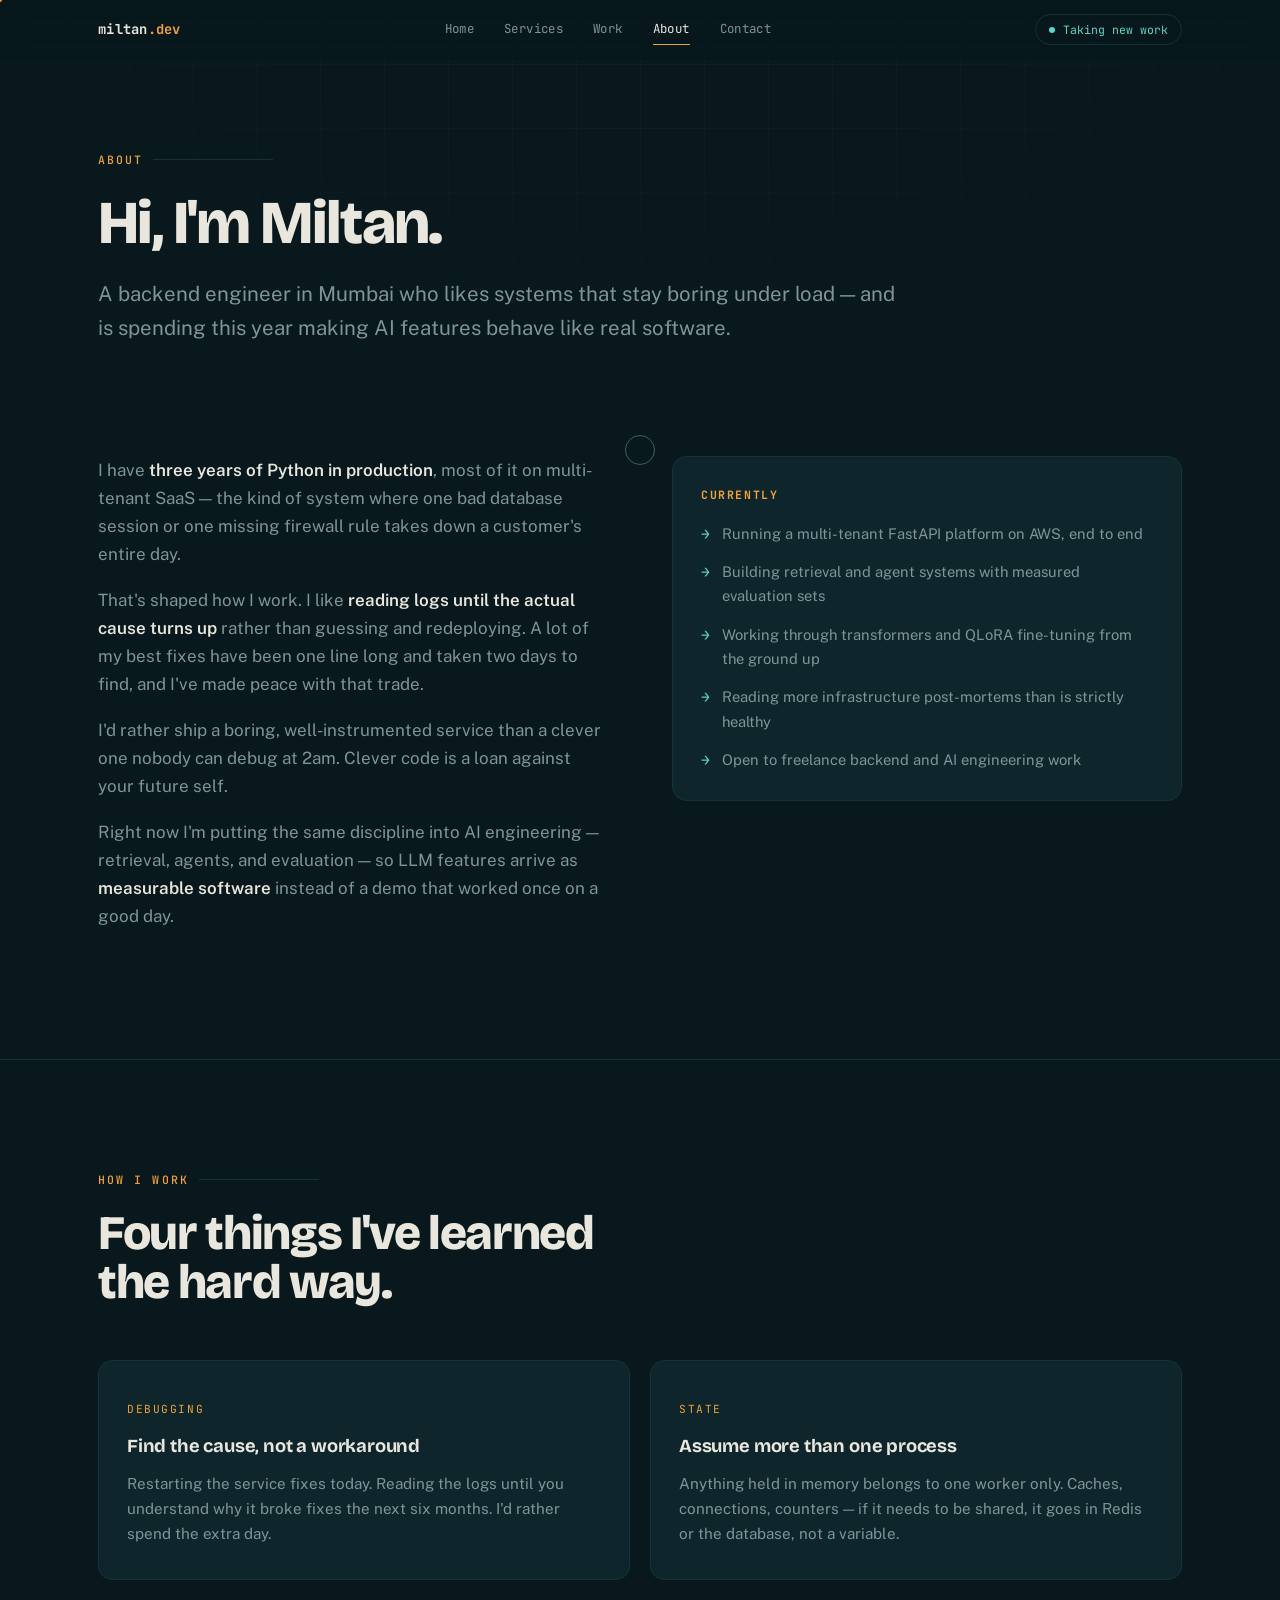
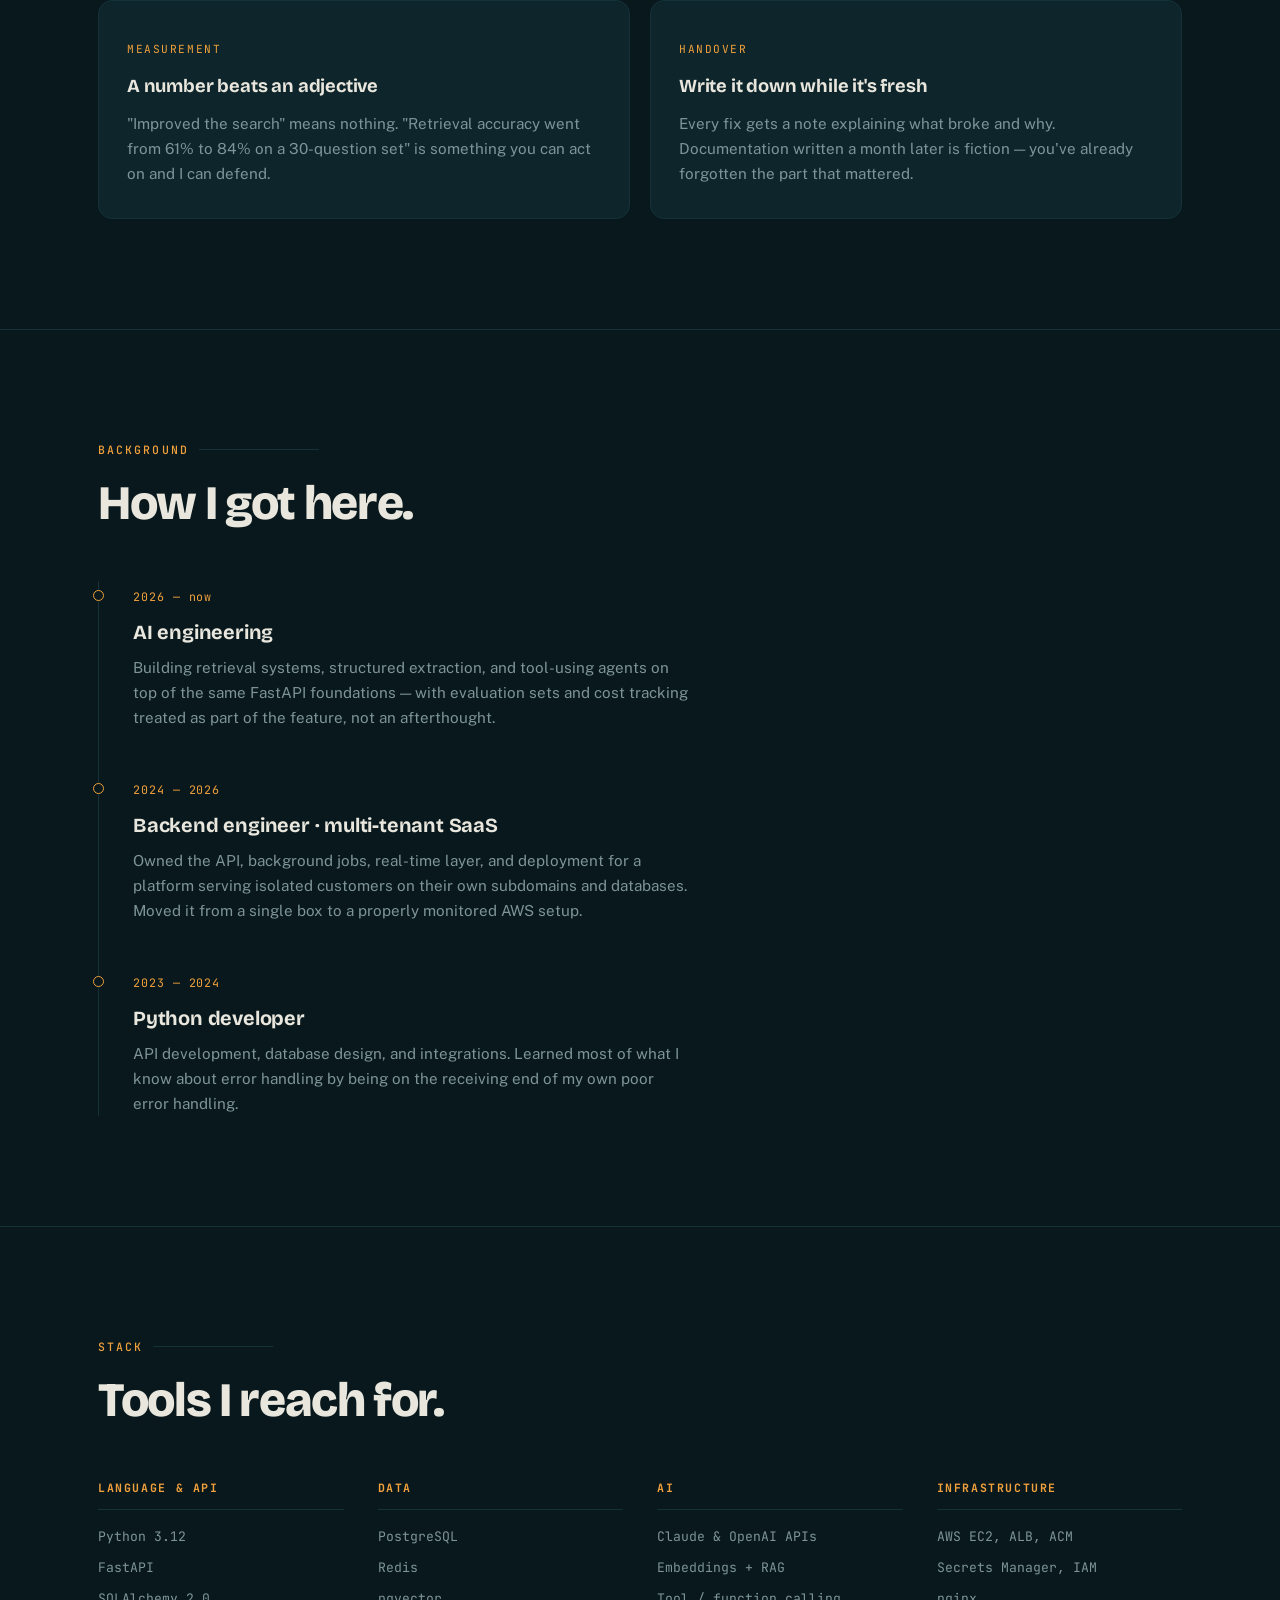
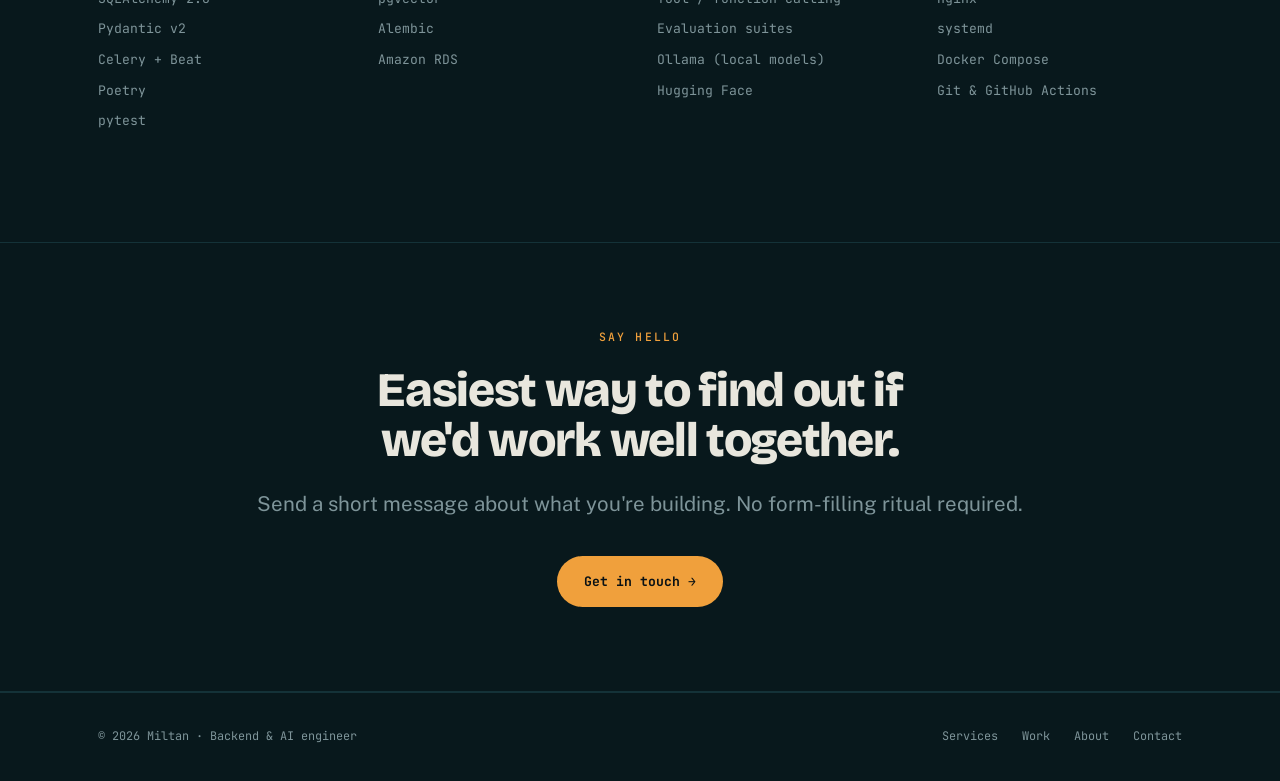
==== about.html @ 1447a5a9 "feat: add all html files" ====
<!DOCTYPE html>
<html lang="en">
<head>
<meta charset="UTF-8" />
<meta name="viewport" content="width=device-width, initial-scale=1" />
<title>About — Miltan</title>
<meta name="description" content="Backend engineer with three years of Python in production, now building AI features with the same discipline. Tools, principles, and background." />
<link rel="preconnect" href="https://fonts.googleapis.com" />
<link rel="preconnect" href="https://fonts.gstatic.com" crossorigin />
<link href="https://fonts.googleapis.com/css2?family=Bricolage+Grotesque:opsz,wght@12..96,500;12..96,700;12..96,800&family=Public+Sans:wght@400;500;600&family=JetBrains+Mono:wght@400;500;700&display=swap" rel="stylesheet" />
<link rel="stylesheet" href="assets/css/style.css" />
</head>
<body>

<a href="#main" class="skip">Skip to content</a>

<nav class="nav" id="nav">
  <div class="nav__inner">
    <a href="index.html" class="brand">miltan<span>.dev</span></a>
    <div class="nav__links">
      <a href="index.html">Home</a>
      <a href="services.html">Services</a>
      <a href="work.html">Work</a>
      <a href="about.html" aria-current="page">About</a>
      <a href="contact.html">Contact</a>
    </div>
    <div class="status"><span class="dot"></span> Taking new work</div>
    <button class="nav__toggle" id="navToggle" aria-expanded="false" aria-controls="navPanel" aria-label="Open menu"><span></span><span></span></button>
  </div>
  <div class="nav__panel" id="navPanel">
    <a href="index.html">Home</a>
    <a href="services.html">Services</a>
    <a href="work.html">Work</a>
    <a href="about.html" aria-current="page">About</a>
    <a href="contact.html">Contact</a>
  </div>
</nav>

<main id="main">

<header class="page-head">
  <div class="wrap">
    <p class="eyebrow">About</p>
    <h1>Hi, I'm Miltan.</h1>
    <p class="lede">A backend engineer in Mumbai who likes systems that stay boring under load — and is spending this year making AI features behave like real software.</p>
  </div>
</header>

<section class="section">
  <div class="wrap about">
    <div class="reveal">
      <p>I have <strong>three years of Python in production</strong>, most of it on multi-tenant SaaS — the kind of system where one bad database session or one missing firewall rule takes down a customer's entire day.</p>
      <p>That's shaped how I work. I like <strong>reading logs until the actual cause turns up</strong> rather than guessing and redeploying. A lot of my best fixes have been one line long and taken two days to find, and I've made peace with that trade.</p>
      <p>I'd rather ship a boring, well-instrumented service than a clever one nobody can debug at 2am. Clever code is a loan against your future self.</p>
      <p>Right now I'm putting the same discipline into AI engineering — retrieval, agents, and evaluation — so LLM features arrive as <strong>measurable software</strong> instead of a demo that worked once on a good day.</p>
    </div>

    <div class="now reveal">
      <h4>Currently</h4>
      <ul>
        <li>Running a multi-tenant FastAPI platform on AWS, end to end</li>
        <li>Building retrieval and agent systems with measured evaluation sets</li>
        <li>Working through transformers and QLoRA fine-tuning from the ground up</li>
        <li>Reading more infrastructure post-mortems than is strictly healthy</li>
        <li>Open to freelance backend and AI engineering work</li>
      </ul>
    </div>
  </div>
</section>

<!-- PRINCIPLES -->
<section class="section section--edge">
  <div class="wrap">
    <p class="eyebrow reveal">How I work</p>
    <h2 class="reveal" style="margin-top:20px; max-width:16ch;">Four things I've learned the hard way.</h2>

    <div class="grid-2">
      <article class="card reveal">
        <span class="card__tag">Debugging</span>
        <h3>Find the cause, not a workaround</h3>
        <p>Restarting the service fixes today. Reading the logs until you understand why it broke fixes the next six months. I'd rather spend the extra day.</p>
      </article>
      <article class="card reveal">
        <span class="card__tag">State</span>
        <h3>Assume more than one process</h3>
        <p>Anything held in memory belongs to one worker only. Caches, connections, counters — if it needs to be shared, it goes in Redis or the database, not a variable.</p>
      </article>
      <article class="card reveal">
        <span class="card__tag">Measurement</span>
        <h3>A number beats an adjective</h3>
        <p>"Improved the search" means nothing. "Retrieval accuracy went from 61% to 84% on a 30-question set" is something you can act on and I can defend.</p>
      </article>
      <article class="card reveal">
        <span class="card__tag">Handover</span>
        <h3>Write it down while it's fresh</h3>
        <p>Every fix gets a note explaining what broke and why. Documentation written a month later is fiction — you've already forgotten the part that mattered.</p>
      </article>
    </div>
  </div>
</section>

<!-- TIMELINE — dated, so order carries real information -->
<section class="section section--edge">
  <div class="wrap">
    <p class="eyebrow reveal">Background</p>
    <h2 class="reveal" style="margin-top:20px;">How I got here.</h2>

    <!-- EDIT: replace these with your real dates and roles -->
    <div class="tl">
      <div class="tl__item reveal">
        <span class="tl__when">2026 — now</span>
        <h3>AI engineering</h3>
        <p>Building retrieval systems, structured extraction, and tool-using agents on top of the same FastAPI foundations — with evaluation sets and cost tracking treated as part of the feature, not an afterthought.</p>
      </div>
      <div class="tl__item reveal">
        <span class="tl__when">2024 — 2026</span>
        <h3>Backend engineer · multi-tenant SaaS</h3>
        <p>Owned the API, background jobs, real-time layer, and deployment for a platform serving isolated customers on their own subdomains and databases. Moved it from a single box to a properly monitored AWS setup.</p>
      </div>
      <div class="tl__item reveal">
        <span class="tl__when">2023 — 2024</span>
        <h3>Python developer</h3>
        <p>API development, database design, and integrations. Learned most of what I know about error handling by being on the receiving end of my own poor error handling.</p>
      </div>
    </div>
  </div>
</section>

<!-- STACK -->
<section class="section section--edge">
  <div class="wrap">
    <p class="eyebrow reveal">Stack</p>
    <h2 class="reveal" style="margin-top:20px;">Tools I reach for.</h2>

    <div class="stack-grid">
      <div class="stack-col reveal">
        <h4>Language &amp; API</h4>
        <ul><li>Python 3.12</li><li>FastAPI</li><li>SQLAlchemy 2.0</li><li>Pydantic v2</li><li>Celery + Beat</li><li>Poetry</li><li>pytest</li></ul>
      </div>
      <div class="stack-col reveal">
        <h4>Data</h4>
        <ul><li>PostgreSQL</li><li>Redis</li><li>pgvector</li><li>Alembic</li><li>Amazon RDS</li></ul>
      </div>
      <div class="stack-col reveal">
        <h4>AI</h4>
        <ul><li>Claude &amp; OpenAI APIs</li><li>Embeddings + RAG</li><li>Tool / function calling</li><li>Evaluation suites</li><li>Ollama (local models)</li><li>Hugging Face</li></ul>
      </div>
      <div class="stack-col reveal">
        <h4>Infrastructure</h4>
        <ul><li>AWS EC2, ALB, ACM</li><li>Secrets Manager, IAM</li><li>nginx</li><li>systemd</li><li>Docker Compose</li><li>Git &amp; GitHub Actions</li></ul>
      </div>
    </div>
  </div>
</section>

<section class="band">
  <div class="wrap">
    <p class="eyebrow reveal">Say hello</p>
    <h2 class="reveal">Easiest way to find out if we'd work well together.</h2>
    <p class="lede reveal">Send a short message about what you're building. No form-filling ritual required.</p>
    <div class="cta-row reveal"><a href="contact.html" class="btn btn--solid">Get in touch →</a></div>
  </div>
</section>

</main>

<footer class="footer">
  <div class="wrap footer__inner">
    <p>© <span class="year"></span> Miltan · Backend &amp; AI engineer</p>
    <div class="footer__links">
      <a href="services.html">Services</a><a href="work.html">Work</a><a href="about.html">About</a><a href="contact.html">Contact</a>
    </div>
  </div>
</footer>

<script src="assets/js/main.js"></script>
</body>
</html>
---- assets/css/style.css ----
/* ============================================================
   Miltan — portfolio stylesheet
   Loaded by every page. Sections:
     1. Tokens      6. Services
     2. Base        7. Work
     3. Nav         8. About
     4. Hero        9. Contact
     5. Trace      10. Footer / pointer / responsive
   ============================================================ */

/* ============================================================
   1. TOKENS
   ============================================================ */
:root{
  --ink:      #08181C;   /* deep teal ground   */
  --ink-2:    #0E262B;   /* raised surface     */
  --ink-3:    #143238;   /* borders / tracks   */
  --bone:     #E8E6DD;   /* warm off-white     */
  --muted:    #7E9499;   /* dimmed text        */
  --amber:    #F0A03C;   /* primary signal     */
  --mint:     #5FD6C8;   /* success / latency  */

  --display: "Bricolage Grotesque", "Trebuchet MS", sans-serif;
  --body:    "Public Sans", -apple-system, BlinkMacSystemFont, "Segoe UI", sans-serif;
  --mono:    "JetBrains Mono", ui-monospace, "SF Mono", Menlo, monospace;

  --maxw: 1140px;
  --gutter: 28px;
  --radius: 14px;
  --ease: cubic-bezier(.22,.61,.36,1);
}

/* ============================================================
   2. BASE
   ============================================================ */
*{ box-sizing:border-box; margin:0; padding:0; }
html{ scroll-behavior:smooth; }

body{
  background:var(--ink);
  color:var(--bone);
  font-family:var(--body);
  font-size:17px;
  line-height:1.65;
  -webkit-font-smoothing:antialiased;
  overflow-x:hidden;
}

body::before{
  content:"";
  position:fixed; inset:0; z-index:0; pointer-events:none;
  background-image:
    linear-gradient(to right, rgba(255,255,255,.022) 1px, transparent 1px),
    linear-gradient(to bottom, rgba(255,255,255,.022) 1px, transparent 1px);
  background-size:64px 64px;
  mask-image:radial-gradient(ellipse 90% 60% at 50% 0%, #000 20%, transparent 75%);
}

a{ color:inherit; text-decoration:none; }
img{ max-width:100%; display:block; }

.wrap{ width:100%; max-width:var(--maxw); margin:0 auto; padding:0 var(--gutter); position:relative; z-index:1; }
.section{ padding:110px 0; }
.section--tight{ padding:76px 0; }
.section--edge{ border-top:1px solid var(--ink-3); }

h1,h2,h3{ font-family:var(--display); font-weight:800; line-height:1.04; letter-spacing:-.028em; }
h1{ font-size:clamp(2.6rem, 6.4vw, 4.6rem); }
h2{ font-size:clamp(2rem, 4.2vw, 3rem); }
h3{ font-size:1.15rem; font-weight:700; letter-spacing:-.01em; line-height:1.3; }

.eyebrow{
  font-family:var(--mono); font-size:.72rem; font-weight:500;
  letter-spacing:.18em; text-transform:uppercase; color:var(--amber);
  display:flex; align-items:center; gap:10px;
}
.eyebrow::after{ content:""; height:1px; flex:1; background:var(--ink-3); max-width:120px; }

.lede{ font-size:clamp(1.05rem,1.9vw,1.28rem); color:var(--muted); max-width:62ch; }
.lede strong{ color:var(--bone); font-weight:600; }

.btn{
  font-family:var(--mono); font-size:.82rem; font-weight:500;
  padding:14px 26px; border-radius:100px; border:1px solid transparent;
  cursor:pointer; display:inline-flex; align-items:center; gap:9px;
  transition:transform .2s var(--ease), background .2s var(--ease),
             border-color .2s var(--ease), color .2s var(--ease);
}
.btn--solid{ background:var(--amber); color:#0A1114; font-weight:700; }
.btn--solid:hover{ transform:translateY(-2px); background:#FFB255; }
.btn--ghost{ border-color:var(--ink-3); color:var(--bone); }
.btn--ghost:hover{ border-color:var(--amber); color:var(--amber); transform:translateY(-2px); }
.btn:focus-visible{ outline:2px solid var(--mint); outline-offset:3px; }

.cta-row{ display:flex; flex-wrap:wrap; gap:14px; margin-top:34px; align-items:center; }

/* ============================================================
   3. NAV
   ============================================================ */
.nav{
  position:fixed; top:0; left:0; right:0; z-index:100;
  backdrop-filter:blur(14px); -webkit-backdrop-filter:blur(14px);
  background:rgba(8,24,28,.72);
  border-bottom:1px solid transparent;
  transition:border-color .3s var(--ease), background .3s var(--ease);
}
.nav.is-stuck{ border-bottom-color:var(--ink-3); background:rgba(8,24,28,.94); }
.nav__inner{
  max-width:var(--maxw); margin:0 auto; padding:14px var(--gutter);
  display:flex; align-items:center; justify-content:space-between; gap:20px;
}
.brand{ font-family:var(--mono); font-size:.86rem; font-weight:700; letter-spacing:.02em; }
.brand span{ color:var(--amber); }

.nav__links{ display:flex; align-items:center; gap:30px; }
.nav__links a{
  font-family:var(--mono); font-size:.78rem; color:var(--muted);
  letter-spacing:.03em; position:relative; transition:color .2s var(--ease);
}
.nav__links a:hover, .nav__links a:focus-visible{ color:var(--bone); }
.nav__links a::after{
  content:""; position:absolute; left:0; right:100%; bottom:-5px; height:1px;
  background:var(--amber); transition:right .3s var(--ease);
}
.nav__links a:hover::after{ right:0; }
/* the page you are on */
.nav__links a[aria-current="page"]{ color:var(--bone); }
.nav__links a[aria-current="page"]::after{ right:0; }

.status{
  display:flex; align-items:center; gap:8px;
  font-family:var(--mono); font-size:.72rem; color:var(--mint);
  border:1px solid var(--ink-3); border-radius:100px; padding:5px 13px;
  white-space:nowrap;
}
.dot{ width:6px; height:6px; border-radius:50%; background:var(--mint); animation:pulse 2.4s infinite; }
@keyframes pulse{
  0%{ box-shadow:0 0 0 0 rgba(95,214,200,.5); }
  70%{ box-shadow:0 0 0 7px rgba(95,214,200,0); }
  100%{ box-shadow:0 0 0 0 rgba(95,214,200,0); }
}

/* mobile menu */
.nav__toggle{
  display:none; width:40px; height:34px; background:none; cursor:pointer;
  border:1px solid var(--ink-3); border-radius:9px;
  flex-direction:column; align-items:center; justify-content:center; gap:5px;
}
.nav__toggle span{ display:block; width:16px; height:1.5px; background:var(--bone); transition:transform .3s var(--ease), opacity .3s var(--ease); }
.nav__toggle[aria-expanded="true"] span:nth-child(1){ transform:translateY(3.25px) rotate(45deg); }
.nav__toggle[aria-expanded="true"] span:nth-child(2){ transform:translateY(-3.25px) rotate(-45deg); }

.nav__panel{
  display:none; border-top:1px solid var(--ink-3); background:rgba(8,24,28,.98);
  padding:12px var(--gutter) 22px;
}
.nav__panel.is-open{ display:block; }
.nav__panel a{
  display:block; font-family:var(--mono); font-size:.9rem; color:var(--muted);
  padding:13px 0; border-bottom:1px solid var(--ink-3);
}
.nav__panel a[aria-current="page"]{ color:var(--amber); }

/* ============================================================
   4. PAGE HEADS
   ============================================================ */
.hero{ padding:170px 0 40px; }
.hero__grid{ display:grid; grid-template-columns:1fr; gap:44px; }
.hero h1{ margin:22px 0 24px; max-width:16ch; }
.hero h1 em{ font-style:normal; color:var(--amber); }

/* shorter head used on inner pages */
.page-head{ padding:150px 0 0; }
.page-head h1{ margin:22px 0 24px; max-width:18ch; font-size:clamp(2.3rem,5.4vw,3.8rem); }

/* ============================================================
   5. TRACE (home only)
   ============================================================ */
.trace{
  position:relative;
  border:1px solid var(--ink-3); border-radius:var(--radius);
  background:linear-gradient(180deg, var(--ink-2), rgba(14,38,43,.4));
  overflow:hidden;
}
.trace__bar{
  display:flex; align-items:center; gap:10px;
  padding:12px 18px; border-bottom:1px solid var(--ink-3);
  font-family:var(--mono); font-size:.74rem; color:var(--muted);
}
.trace__bar .lamp{ width:9px; height:9px; border-radius:50%; background:var(--ink-3); }
.trace__method{ color:var(--mint); font-weight:700; }
.trace__path{ color:var(--bone); }
.trace__total{ margin-left:auto; color:var(--amber); font-weight:700; font-variant-numeric:tabular-nums; }
.trace__rows{ padding:16px 18px 8px; }

.row{
  display:grid; grid-template-columns:minmax(120px,190px) 1fr 62px;
  align-items:center; gap:14px;
  padding:9px 10px; border-radius:8px; cursor:pointer;
  border:1px solid transparent; width:100%; text-align:left;
  background:none; color:inherit; font:inherit;
  transition:background .2s var(--ease), border-color .2s var(--ease);
}
.row:hover, .row.is-active{ background:rgba(240,160,60,.05); border-color:rgba(240,160,60,.22); }
.row:focus-visible{ outline:2px solid var(--mint); outline-offset:2px; }
.row__name{ font-family:var(--mono); font-size:.78rem; color:var(--muted); white-space:nowrap; overflow:hidden; text-overflow:ellipsis; transition:color .2s var(--ease); }
.row.is-lit .row__name, .row.is-active .row__name{ color:var(--bone); }
.row__track{ height:5px; border-radius:100px; background:var(--ink-3); overflow:hidden; }
.row__fill{ height:100%; width:0; border-radius:100px; background:linear-gradient(90deg, var(--mint), var(--amber)); transition:width .42s var(--ease); }
.row__ms{ font-family:var(--mono); font-size:.74rem; color:var(--muted); text-align:right; font-variant-numeric:tabular-nums; }
.row.is-lit .row__ms{ color:var(--mint); }

.trace__detail{
  border-top:1px solid var(--ink-3); padding:16px 20px;
  font-family:var(--mono); font-size:.79rem; color:var(--muted);
  min-height:62px; display:flex; align-items:center; gap:11px;
}
.trace__detail b{ color:var(--amber); font-weight:700; }

/* marquee strip */
.strip{ border-top:1px solid var(--ink-3); border-bottom:1px solid var(--ink-3); padding:16px 0; overflow:hidden; }
.strip__track{ display:flex; gap:52px; width:max-content; animation:slide 38s linear infinite; }
.strip__track span{ font-family:var(--mono); font-size:.8rem; color:var(--muted); white-space:nowrap; letter-spacing:.04em; }
.strip__track span::before{ content:"◆ "; color:var(--ink-3); }
@keyframes slide{ to{ transform:translateX(-50%); } }
.strip:hover .strip__track{ animation-play-state:paused; }

/* ============================================================
   6. SERVICES
   ============================================================ */
.grid-2{ display:grid; grid-template-columns:repeat(2,1fr); gap:20px; margin-top:52px; }

.card{
  position:relative; overflow:hidden;
  border:1px solid var(--ink-3); border-radius:var(--radius);
  padding:32px 28px; background:var(--ink-2);
  transition:border-color .3s var(--ease), transform .3s var(--ease);
}
.card:hover{ border-color:rgba(240,160,60,.35); transform:translateY(-3px); }
.card::after{
  content:""; position:absolute; inset:0 auto auto 0; width:100%; height:1px;
  background:linear-gradient(90deg, var(--amber), transparent);
  transform:scaleX(0); transform-origin:left; transition:transform .45s var(--ease);
}
.card:hover::after{ transform:scaleX(1); }
.card__tag{ font-family:var(--mono); font-size:.7rem; color:var(--amber); letter-spacing:.14em; text-transform:uppercase; }
.card h3{ margin:14px 0 12px; }
.card p{ color:var(--muted); font-size:.95rem; }
.card ul{ list-style:none; margin-top:18px; display:flex; flex-wrap:wrap; gap:7px; }
.card ul li{ font-family:var(--mono); font-size:.7rem; color:var(--muted); border:1px solid var(--ink-3); border-radius:100px; padding:4px 11px; }

/* long-form service blocks (services page) */
.svc{
  display:grid; grid-template-columns:.8fr 1.2fr; gap:44px;
  padding:52px 0; border-bottom:1px solid var(--ink-3);
}
.svc:first-of-type{ border-top:1px solid var(--ink-3); }
.svc__head h3{ font-size:1.6rem; margin:14px 0 12px; }
.svc__head p{ color:var(--muted); font-size:.95rem; }
.svc__list{ list-style:none; display:grid; grid-template-columns:1fr 1fr; gap:14px 26px; }
.svc__list li{ display:flex; gap:11px; font-size:.93rem; color:var(--muted); }
.svc__list li::before{ content:"+"; color:var(--mint); font-family:var(--mono); flex-shrink:0; }

/* process — numbered because it genuinely is a sequence */
.steps{ counter-reset:step; margin-top:52px; display:grid; grid-template-columns:repeat(4,1fr); gap:24px; }
.step{ border-top:1px solid var(--ink-3); padding-top:22px; }
.step::before{
  counter-increment:step; content:"0" counter(step);
  font-family:var(--mono); font-size:.74rem; color:var(--amber);
  display:block; margin-bottom:14px; letter-spacing:.1em;
}
.step h4{ font-family:var(--display); font-size:1.05rem; font-weight:700; margin-bottom:10px; }
.step p{ color:var(--muted); font-size:.9rem; }

/* ============================================================
   7. WORK
   ============================================================ */
.work{ margin-top:44px; border-top:1px solid var(--ink-3); }
.proj{
  position:relative;
  display:grid; grid-template-columns:auto 1fr auto; gap:34px; align-items:start;
  padding:38px 12px; border-bottom:1px solid var(--ink-3);
  transition:background .3s var(--ease), padding-left .3s var(--ease), opacity .3s var(--ease);
}
.proj:hover{ background:rgba(14,38,43,.55); padding-left:22px; }
.proj.is-hidden{ display:none; }
.proj__idx{ font-family:var(--mono); font-size:.74rem; color:var(--ink-3); padding-top:7px; }
.proj h3{ font-size:1.45rem; margin-bottom:10px; }
.proj p{ color:var(--muted); font-size:.96rem; max-width:60ch; }
.proj p + p{ margin-top:12px; }
.proj__meta{ display:flex; flex-wrap:wrap; gap:8px; margin-top:18px; }
.chip{
  font-family:var(--mono); font-size:.7rem; color:var(--mint);
  border:1px solid rgba(95,214,200,.25); background:rgba(95,214,200,.06);
  border-radius:6px; padding:4px 10px;
}
.chip--wip{ color:var(--amber); border-color:rgba(240,160,60,.3); background:rgba(240,160,60,.07); }
.proj__stack{ font-family:var(--mono); font-size:.73rem; color:var(--muted); text-align:right; white-space:nowrap; padding-top:7px; }

.filters{ display:flex; flex-wrap:wrap; gap:9px; margin-top:38px; }
.filter{
  font-family:var(--mono); font-size:.75rem; color:var(--muted);
  background:none; border:1px solid var(--ink-3); border-radius:100px;
  padding:8px 17px; cursor:pointer;
  transition:color .2s var(--ease), border-color .2s var(--ease), background .2s var(--ease);
}
.filter:hover{ color:var(--bone); border-color:var(--muted); }
.filter.is-on{ color:#0A1114; background:var(--amber); border-color:var(--amber); font-weight:700; }
.filter:focus-visible{ outline:2px solid var(--mint); outline-offset:2px; }

/* ============================================================
   8. ABOUT / STACK / TIMELINE
   ============================================================ */
.stack-grid{ display:grid; grid-template-columns:repeat(4,1fr); gap:34px; margin-top:52px; }
.stack-col h4{
  font-family:var(--mono); font-size:.72rem; font-weight:700; color:var(--amber);
  letter-spacing:.14em; text-transform:uppercase;
  padding-bottom:12px; border-bottom:1px solid var(--ink-3); margin-bottom:16px;
}
.stack-col ul{ list-style:none; display:flex; flex-direction:column; gap:9px; }
.stack-col li{ font-family:var(--mono); font-size:.82rem; color:var(--muted); transition:color .2s var(--ease); }
.stack-col li:hover{ color:var(--bone); }

.about{ display:grid; grid-template-columns:1fr 1fr; gap:64px; align-items:start; }
.about p{ color:var(--muted); margin-bottom:18px; }
.about p strong{ color:var(--bone); font-weight:600; }

.now{ border:1px solid var(--ink-3); border-radius:var(--radius); padding:28px; background:var(--ink-2); }
.now h4{ font-family:var(--mono); font-size:.72rem; color:var(--amber); letter-spacing:.14em; text-transform:uppercase; margin-bottom:18px; }
.now ul{ list-style:none; display:flex; flex-direction:column; gap:14px; }
.now li{ display:flex; gap:12px; font-size:.92rem; color:var(--muted); }
.now li::before{ content:"→"; color:var(--mint); font-family:var(--mono); flex-shrink:0; }

/* timeline — dated, so the order carries real information */
.tl{ margin-top:52px; border-left:1px solid var(--ink-3); padding-left:34px; display:flex; flex-direction:column; gap:44px; }
.tl__item{ position:relative; }
.tl__item::before{
  content:""; position:absolute; left:-40px; top:9px;
  width:9px; height:9px; border-radius:50%;
  background:var(--ink); border:1px solid var(--amber);
}
.tl__when{ font-family:var(--mono); font-size:.73rem; color:var(--amber); letter-spacing:.08em; }
.tl__item h3{ margin:10px 0 10px; font-size:1.25rem; }
.tl__item p{ color:var(--muted); font-size:.95rem; max-width:62ch; }

/* ============================================================
   9. CONTACT
   ============================================================ */
.contact{ display:grid; grid-template-columns:.85fr 1.15fr; gap:64px; align-items:start; }
.contact__aside p{ color:var(--muted); margin:20px 0 28px; }
.contact__direct{ display:flex; flex-direction:column; gap:16px; }
.contact__direct a{ font-family:var(--mono); font-size:.88rem; color:var(--bone); display:flex; align-items:center; gap:11px; transition:color .2s var(--ease); }
.contact__direct a:hover{ color:var(--amber); }
.contact__direct span{ color:var(--ink-3); }

.field{ margin-bottom:20px; }
.field label{ display:block; font-family:var(--mono); font-size:.72rem; color:var(--muted); letter-spacing:.1em; text-transform:uppercase; margin-bottom:9px; }
.field input, .field textarea, .field select{
  width:100%; background:var(--ink-2); border:1px solid var(--ink-3);
  border-radius:9px; padding:14px 16px; color:var(--bone);
  font-family:var(--body); font-size:.95rem;
  transition:border-color .2s var(--ease), background .2s var(--ease);
}
.field textarea{ min-height:150px; resize:vertical; }
.field input:focus, .field textarea:focus, .field select:focus{ outline:none; border-color:var(--amber); background:#0B2026; }
.field input::placeholder, .field textarea::placeholder{ color:#4A6167; }
.field-row{ display:grid; grid-template-columns:1fr 1fr; gap:20px; }
/* honeypot — off-screen rather than display:none, which some bots detect */
.hp{ position:absolute; left:-9999px; top:0; width:1px; height:1px; overflow:hidden; }

.btn:disabled{ opacity:.6; cursor:wait; transform:none; }

.form__note{ font-family:var(--mono); font-size:.72rem; color:var(--muted); margin-top:16px; }
.form__status{ font-family:var(--mono); font-size:.8rem; margin-top:16px; min-height:22px; }
.form__status.ok{ color:var(--mint); }
.form__status.err{ color:var(--amber); }

/* faq */
.faq{ margin-top:52px; border-top:1px solid var(--ink-3); }
.faq__item{ border-bottom:1px solid var(--ink-3); }
.faq__q{
  width:100%; background:none; border:none; cursor:pointer; color:var(--bone);
  font-family:var(--display); font-size:1.08rem; font-weight:700; letter-spacing:-.01em;
  text-align:left; padding:24px 0; display:flex; justify-content:space-between; gap:20px; align-items:center;
}
.faq__q:focus-visible{ outline:2px solid var(--mint); outline-offset:2px; }
.faq__q::after{ content:"+"; font-family:var(--mono); color:var(--amber); font-size:1.2rem; transition:transform .3s var(--ease); }
.faq__q[aria-expanded="true"]::after{ transform:rotate(45deg); }
.faq__a{ max-height:0; overflow:hidden; transition:max-height .4s var(--ease); }
.faq__a p{ color:var(--muted); font-size:.95rem; padding-bottom:24px; max-width:70ch; }

/* closing call to action band */
.band{ border-top:1px solid var(--ink-3); border-bottom:1px solid var(--ink-3); padding:84px 0; text-align:center; }
.band h2{ max-width:18ch; margin:20px auto 22px; }
.band .lede{ margin:0 auto; }
.band .cta-row{ justify-content:center; }
.band .eyebrow{ justify-content:center; }
.band .eyebrow::after{ display:none; }

/* ============================================================
   10. FOOTER
   ============================================================ */
.footer{ border-top:1px solid var(--ink-3); padding:34px 0; }
.footer__inner{ display:flex; justify-content:space-between; align-items:center; gap:20px; flex-wrap:wrap; }
.footer p, .footer a{ font-family:var(--mono); font-size:.74rem; color:var(--muted); }
.footer a:hover{ color:var(--amber); }
.footer__links{ display:flex; gap:24px; flex-wrap:wrap; }

/* reveal on scroll */
.reveal{ opacity:0; transform:translateY(24px); transition:opacity .7s var(--ease), transform .7s var(--ease); }
.reveal.in{ opacity:1; transform:none; }

/* skip link — keyboard users land here first */
.skip{
  position:absolute; left:-9999px; top:12px; z-index:200;
  background:var(--amber); color:#0A1114; padding:10px 18px; border-radius:8px;
  font-family:var(--mono); font-size:.8rem; font-weight:700;
}
.skip:focus{ left:var(--gutter); }

/* ============================================================
   POINTER LAYER
   Crosshair cursor, spotlight surfaces, magnetic buttons.
   Delete this block and section 7 of main.js to remove.
   ============================================================ */
.cur-ring, .cur-dot{
  position:fixed; top:0; left:0; z-index:9999;
  pointer-events:none; opacity:0; transition:opacity .3s var(--ease);
}
body.cursor-on .cur-ring, body.cursor-on .cur-dot{ opacity:1; }
body.cursor-on{ cursor:none; }
body.cursor-on a, body.cursor-on button, body.cursor-on .row{ cursor:none; }
body.cursor-on input, body.cursor-on textarea, body.cursor-on select{ cursor:text; }

.cur-ring{
  width:30px; height:30px; margin:-15px 0 0 -15px;
  border:1px solid rgba(126,148,153,.55); border-radius:50%;
  transition:width .28s var(--ease), height .28s var(--ease), margin .28s var(--ease),
             border-color .28s var(--ease), background .28s var(--ease), opacity .3s var(--ease);
}
.cur-dot{ width:4px; height:4px; margin:-2px 0 0 -2px; background:var(--amber); border-radius:50%; }

body.cur-hot .cur-ring{
  width:52px; height:52px; margin:-26px 0 0 -26px;
  border-color:var(--amber); background:rgba(240,160,60,.07);
}
.cur-ring::before, .cur-ring::after{ content:""; position:absolute; background:var(--amber); opacity:0; transition:opacity .28s var(--ease); }
.cur-ring::before{ left:50%; top:-7px; width:1px; height:5px; margin-left:-.5px; }
.cur-ring::after{ left:50%; bottom:-7px; width:1px; height:5px; margin-left:-.5px; }
body.cur-hot .cur-ring::before, body.cur-hot .cur-ring::after{ opacity:1; }
body.cur-text .cur-ring, body.cur-text .cur-dot{ opacity:0; }

.card, .proj, .trace, .svc{ --mx:50%; --my:50%; }
.card::before, .proj::before, .trace::before{
  content:""; position:absolute; inset:0; z-index:0;
  border-radius:inherit; pointer-events:none; opacity:0;
  transition:opacity .35s var(--ease);
  background:radial-gradient(340px circle at var(--mx) var(--my), rgba(240,160,60,.10), transparent 62%);
}
.card:hover::before, .proj:hover::before, .trace:hover::before{ opacity:1; }
.card > *, .proj > *, .trace > *{ position:relative; z-index:1; }

/* ============================================================
   RESPONSIVE
   ============================================================ */
@media (max-width:980px){
  .stack-grid{ grid-template-columns:repeat(2,1fr); gap:28px; }
  .about, .contact, .svc{ grid-template-columns:1fr; gap:32px; }
  .steps{ grid-template-columns:repeat(2,1fr); gap:30px; }
  .proj{ grid-template-columns:auto 1fr; gap:20px; }
  .proj__stack{ grid-column:2; text-align:left; white-space:normal; padding-top:0; }
}
@media (max-width:720px){
  body{ font-size:16px; }
  .section{ padding:72px 0; }
  .hero{ padding:126px 0 30px; }
  .page-head{ padding:118px 0 0; }
  .nav__links{ display:none; }
  .nav__toggle{ display:flex; }
  .grid-2, .steps{ grid-template-columns:1fr; }
  .svc__list{ grid-template-columns:1fr; }
  .field-row{ grid-template-columns:1fr; }
  .row{ grid-template-columns:1fr 52px; row-gap:8px; }
  .row__name{ grid-column:1; }
  .row__ms{ grid-column:2; }
  .row__track{ grid-column:1 / -1; }
  .cta-row .btn{ flex:1; justify-content:center; }
}
@media (max-width:420px){
  .status{ display:none; }
}

@media (prefers-reduced-motion:reduce){
  *{ animation:none !important; transition-duration:.01ms !important; }
  html{ scroll-behavior:auto; }
  .reveal{ opacity:1; transform:none; }
  .cur-ring, .cur-dot{ display:none; }
  body.cursor-on{ cursor:auto; }
}
@media (hover:none), (pointer:coarse){
  .cur-ring, .cur-dot{ display:none; }
  body.cursor-on{ cursor:auto; }
}
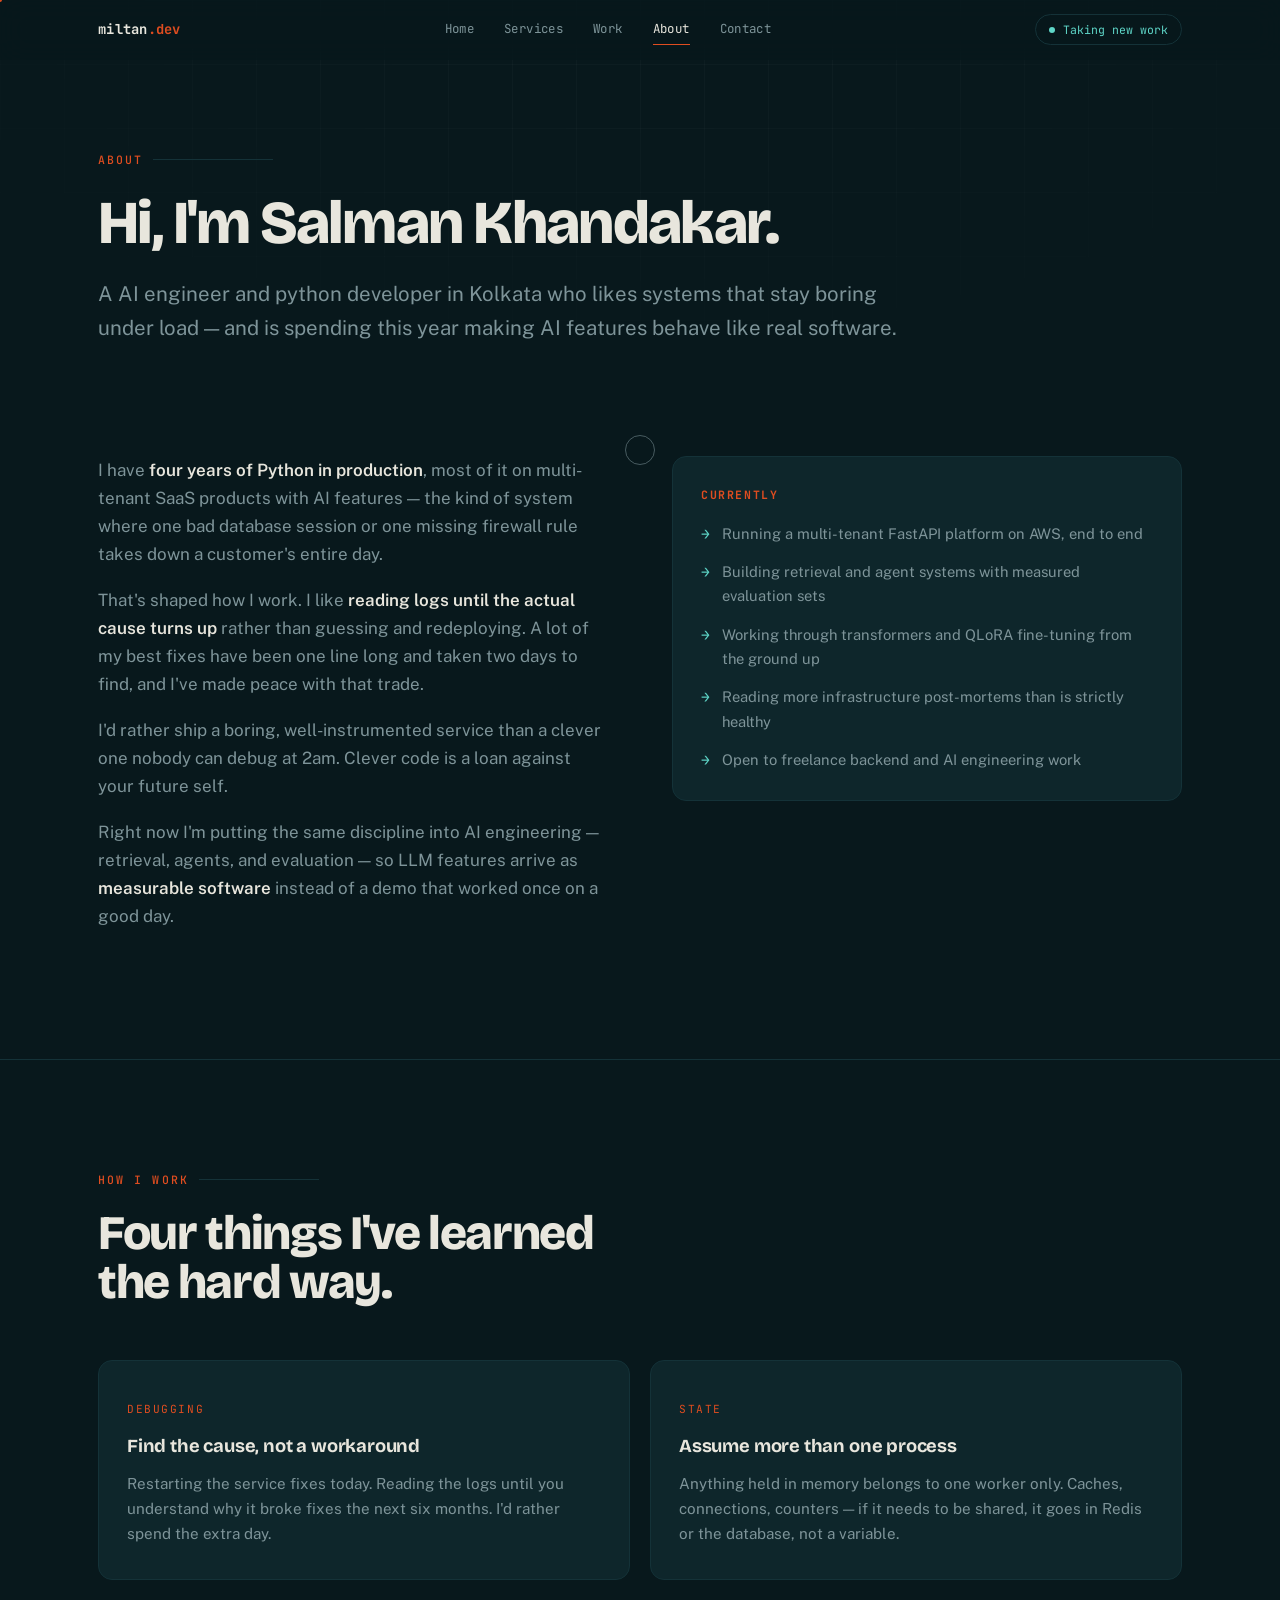
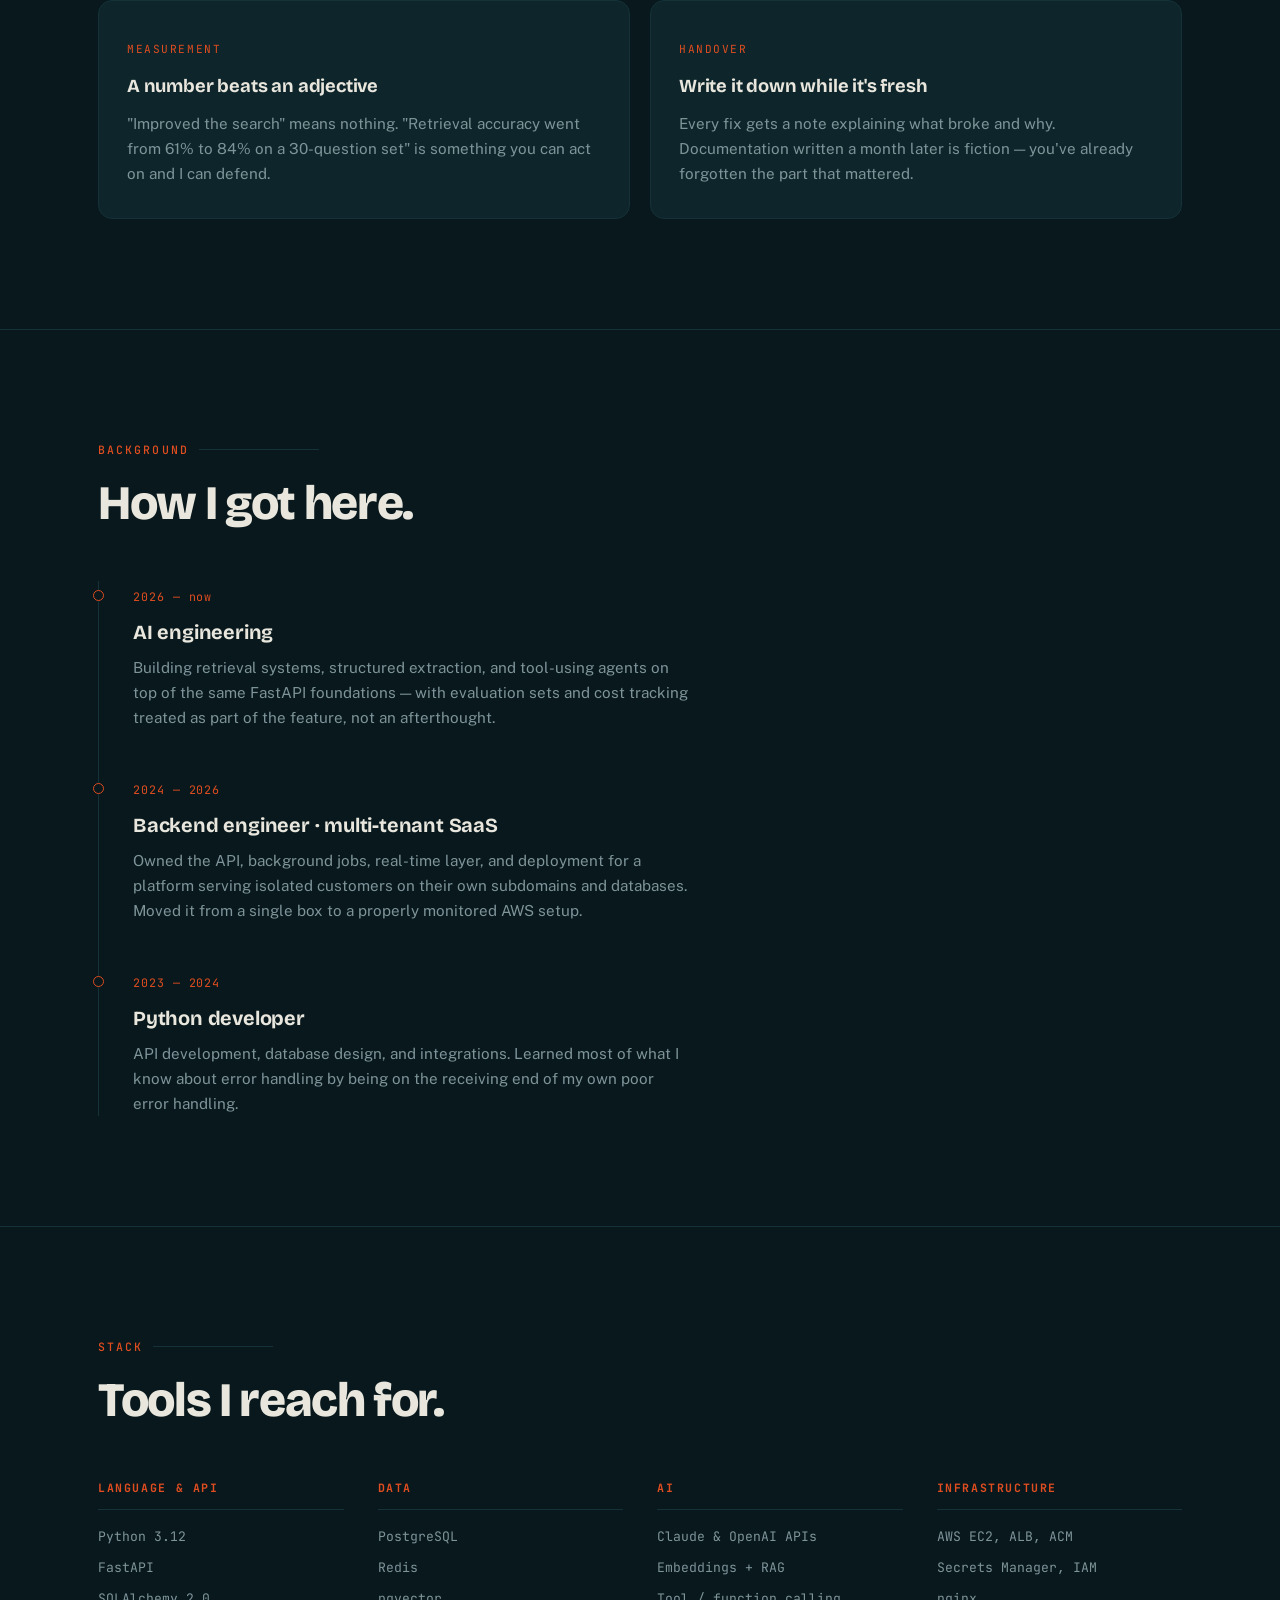
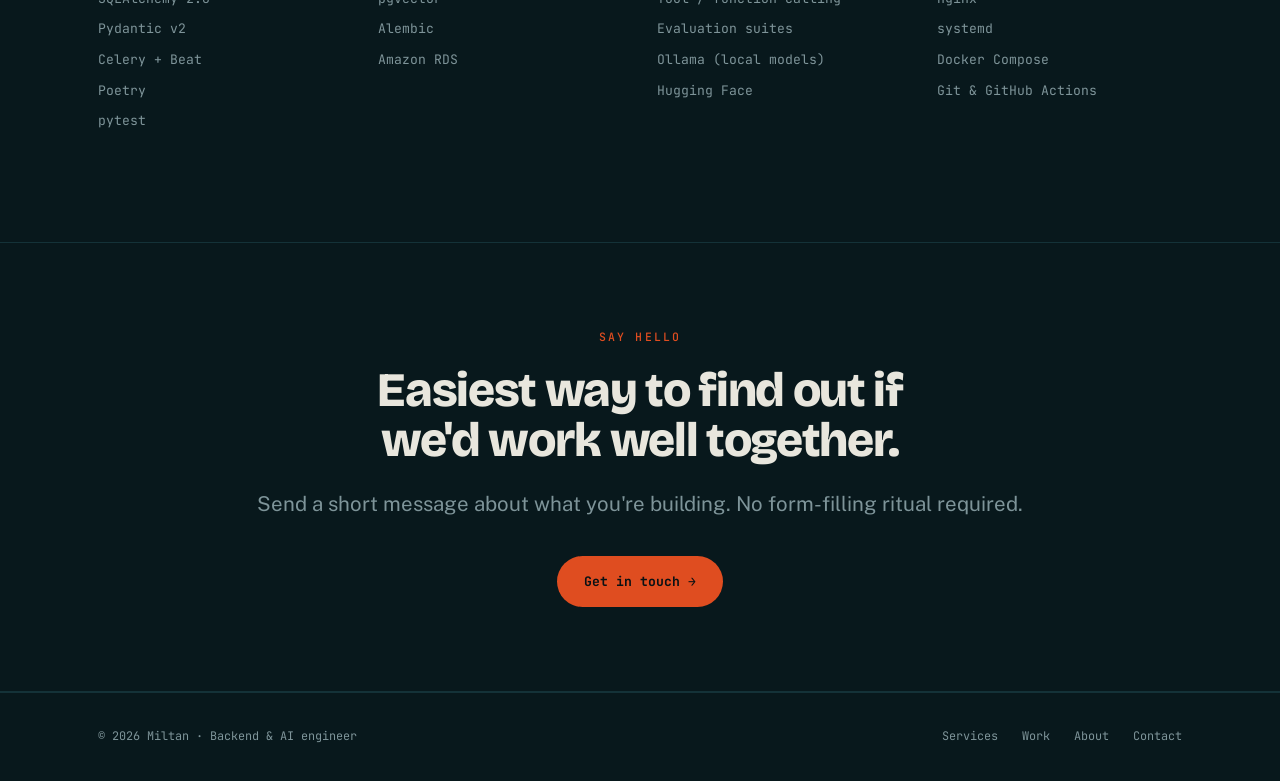
==== commit 84948cc5: "refactor: modify some containt" ====
--- a/about.html
+++ b/about.html
@@ -41,15 +41,15 @@
 <header class="page-head">
   <div class="wrap">
     <p class="eyebrow">About</p>
-    <h1>Hi, I'm Miltan.</h1>
-    <p class="lede">A backend engineer in Mumbai who likes systems that stay boring under load — and is spending this year making AI features behave like real software.</p>
+    <h1>Hi, I'm Salman Khandakar.</h1>
+    <p class="lede">A AI engineer and python developer in Kolkata who likes systems that stay boring under load — and is spending this year making AI features behave like real software.</p>
   </div>
 </header>
 
 <section class="section">
   <div class="wrap about">
     <div class="reveal">
-      <p>I have <strong>three years of Python in production</strong>, most of it on multi-tenant SaaS — the kind of system where one bad database session or one missing firewall rule takes down a customer's entire day.</p>
+      <p>I have <strong>four years of Python in production</strong>, most of it on multi-tenant SaaS products with AI features — the kind of system where one bad database session or one missing firewall rule takes down a customer's entire day.</p>
       <p>That's shaped how I work. I like <strong>reading logs until the actual cause turns up</strong> rather than guessing and redeploying. A lot of my best fixes have been one line long and taken two days to find, and I've made peace with that trade.</p>
       <p>I'd rather ship a boring, well-instrumented service than a clever one nobody can debug at 2am. Clever code is a loan against your future self.</p>
       <p>Right now I'm putting the same discipline into AI engineering — retrieval, agents, and evaluation — so LLM features arrive as <strong>measurable software</strong> instead of a demo that worked once on a good day.</p>
--- a/assets/css/style.css
+++ b/assets/css/style.css
@@ -17,7 +17,7 @@
   --ink-3:    #143238;   /* borders / tracks   */
   --bone:     #E8E6DD;   /* warm off-white     */
   --muted:    #7E9499;   /* dimmed text        */
-  --amber:    #F0A03C;   /* primary signal     */
+  --amber:    #df4d20;   /* primary signal     */
   --mint:     #5FD6C8;   /* success / latency  */
 
   --display: "Bricolage Grotesque", "Trebuchet MS", sans-serif;
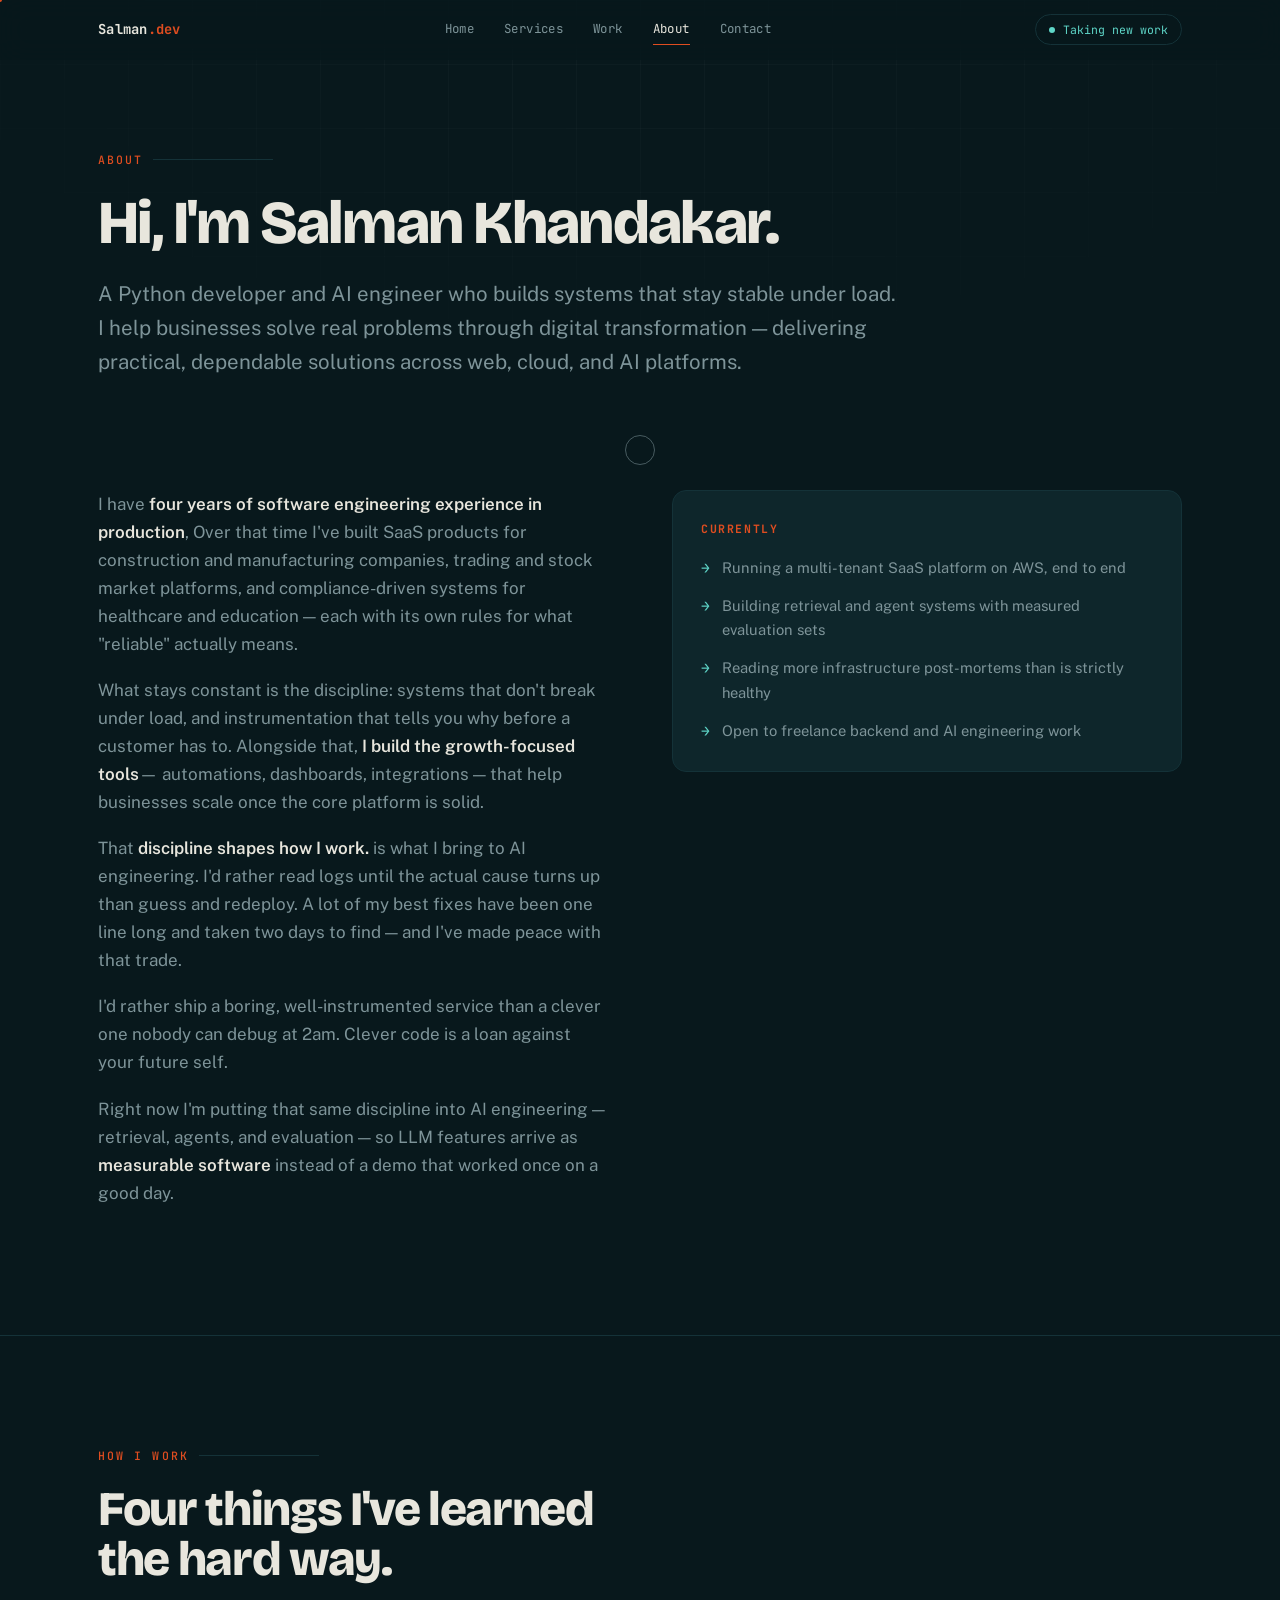
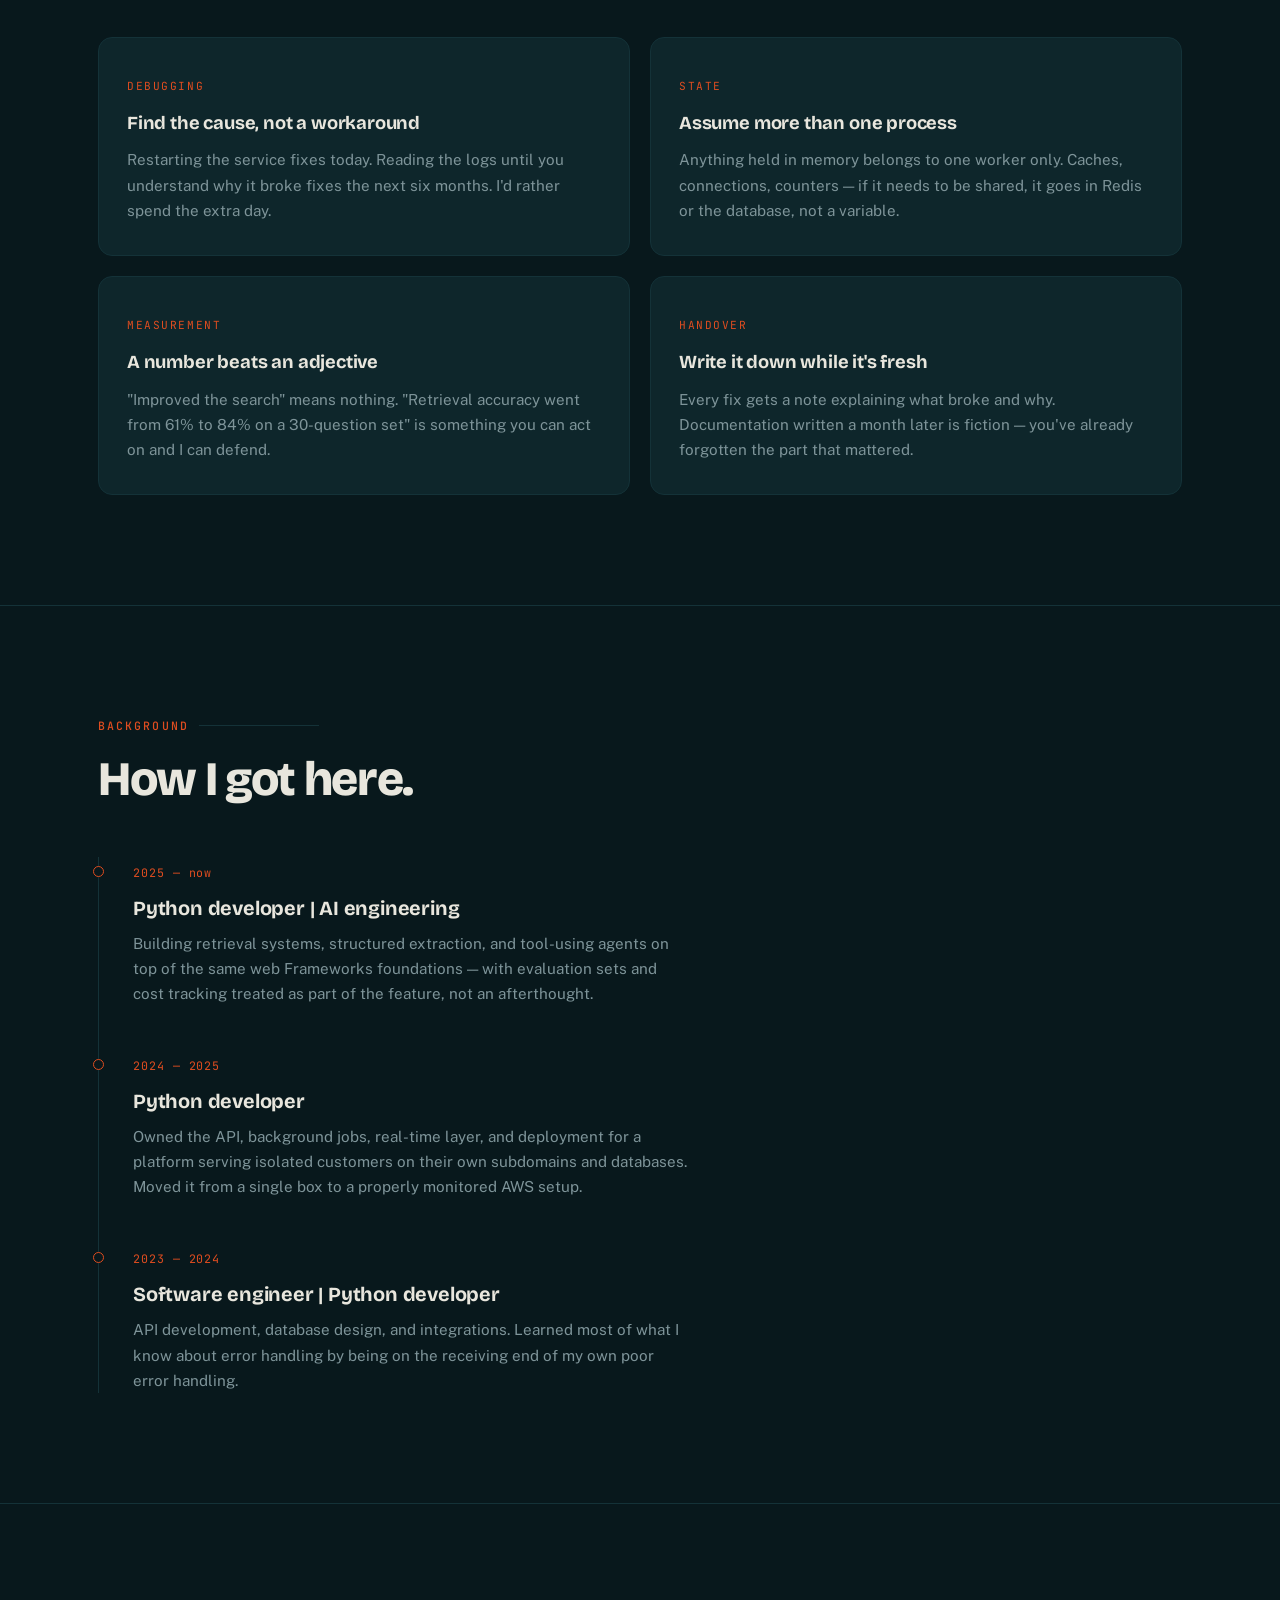
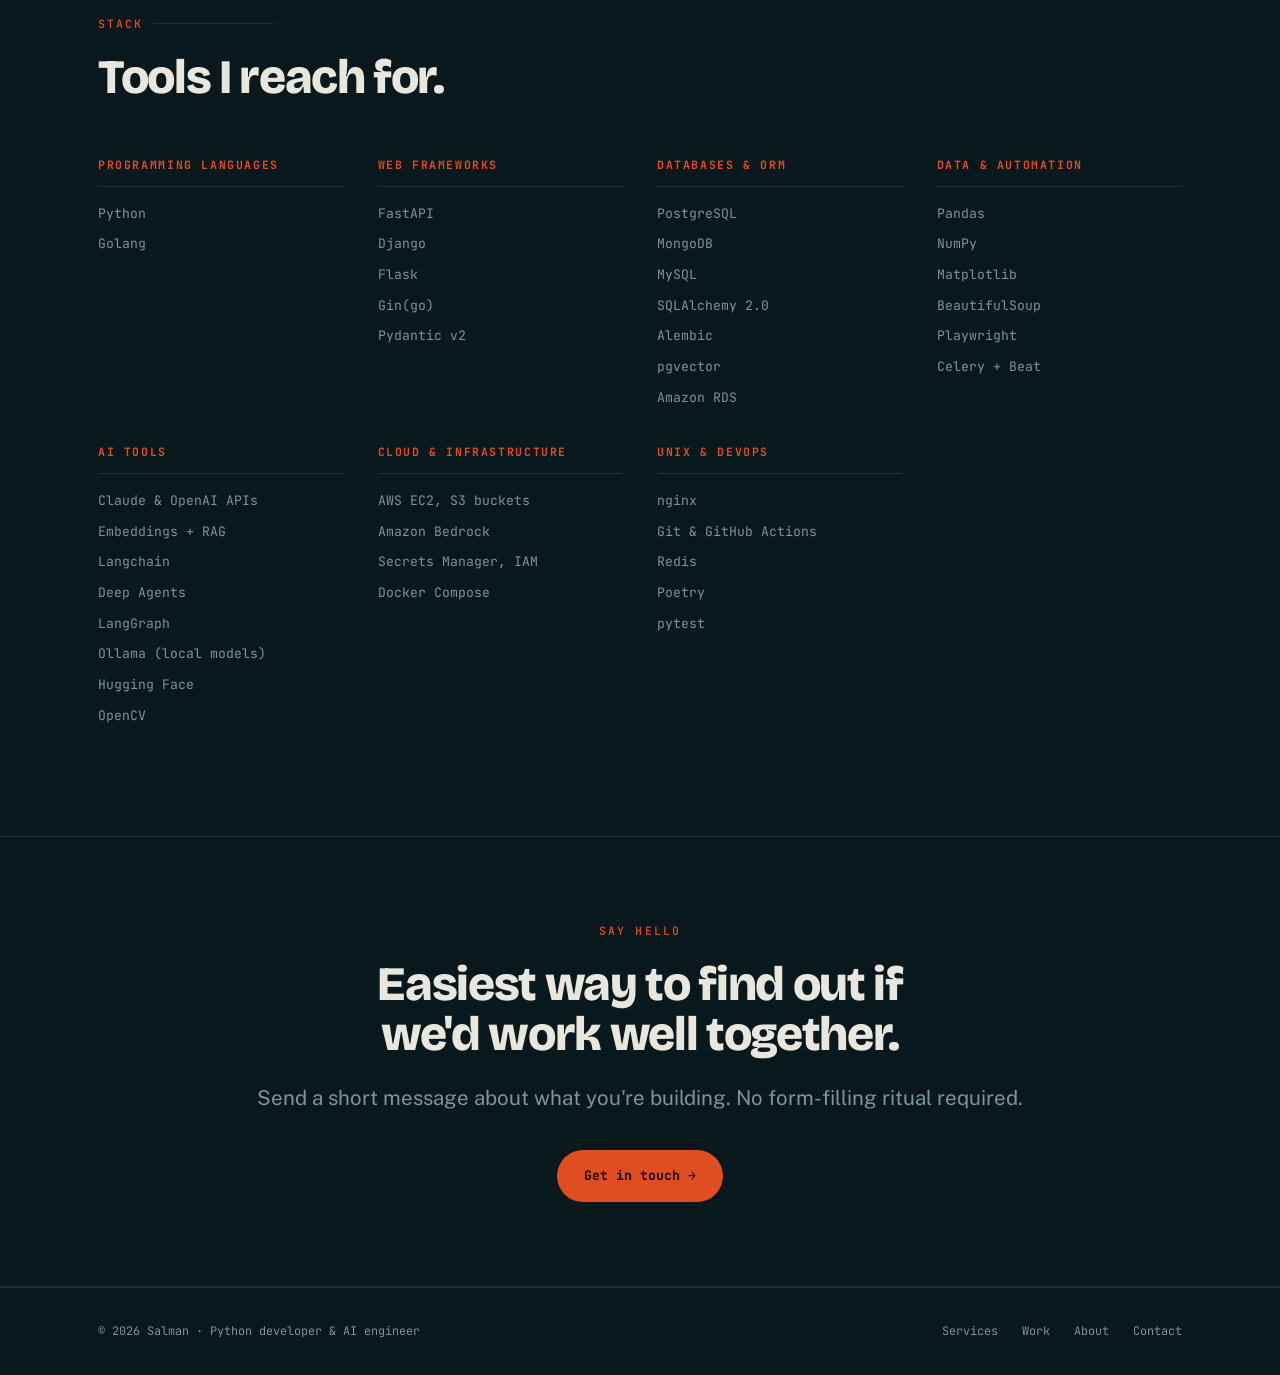
==== commit e5b4e63b: "modify respect my experiances" ====
--- a/about.html
+++ b/about.html
@@ -1,178 +1,265 @@
 <!DOCTYPE html>
 <html lang="en">
+
 <head>
-<meta charset="UTF-8" />
-<meta name="viewport" content="width=device-width, initial-scale=1" />
-<title>About — Miltan</title>
-<meta name="description" content="Backend engineer with three years of Python in production, now building AI features with the same discipline. Tools, principles, and background." />
-<link rel="preconnect" href="https://fonts.googleapis.com" />
-<link rel="preconnect" href="https://fonts.gstatic.com" crossorigin />
-<link href="https://fonts.googleapis.com/css2?family=Bricolage+Grotesque:opsz,wght@12..96,500;12..96,700;12..96,800&family=Public+Sans:wght@400;500;600&family=JetBrains+Mono:wght@400;500;700&display=swap" rel="stylesheet" />
-<link rel="stylesheet" href="assets/css/style.css" />
+  <meta charset="UTF-8" />
+  <meta name="viewport" content="width=device-width, initial-scale=1" />
+  <title>About — Salman</title>
+  <meta name="description"
+    content="Backend engineer with three years of Python in production, now building AI features with the same discipline. Tools, principles, and background." />
+  <link rel="preconnect" href="https://fonts.googleapis.com" />
+  <link rel="preconnect" href="https://fonts.gstatic.com" crossorigin />
+  <link
+    href="https://fonts.googleapis.com/css2?family=Bricolage+Grotesque:opsz,wght@12..96,500;12..96,700;12..96,800&family=Public+Sans:wght@400;500;600&family=JetBrains+Mono:wght@400;500;700&display=swap"
+    rel="stylesheet" />
+  <link rel="stylesheet" href="assets/css/style.css" />
 </head>
+
 <body>
 
-<a href="#main" class="skip">Skip to content</a>
-
-<nav class="nav" id="nav">
-  <div class="nav__inner">
-    <a href="index.html" class="brand">miltan<span>.dev</span></a>
-    <div class="nav__links">
+  <a href="#main" class="skip">Skip to content</a>
+
+  <nav class="nav" id="nav">
+    <div class="nav__inner">
+      <a href="index.html" class="brand">Salman<span>.dev</span></a>
+      <div class="nav__links">
+        <a href="index.html">Home</a>
+        <a href="services.html">Services</a>
+        <a href="work.html">Work</a>
+        <a href="about.html" aria-current="page">About</a>
+        <a href="contact.html">Contact</a>
+      </div>
+      <div class="status"><span class="dot"></span> Taking new work</div>
+      <button class="nav__toggle" id="navToggle" aria-expanded="false" aria-controls="navPanel"
+        aria-label="Open menu"><span></span><span></span></button>
+    </div>
+    <div class="nav__panel" id="navPanel">
       <a href="index.html">Home</a>
       <a href="services.html">Services</a>
       <a href="work.html">Work</a>
       <a href="about.html" aria-current="page">About</a>
       <a href="contact.html">Contact</a>
     </div>
-    <div class="status"><span class="dot"></span> Taking new work</div>
-    <button class="nav__toggle" id="navToggle" aria-expanded="false" aria-controls="navPanel" aria-label="Open menu"><span></span><span></span></button>
-  </div>
-  <div class="nav__panel" id="navPanel">
-    <a href="index.html">Home</a>
-    <a href="services.html">Services</a>
-    <a href="work.html">Work</a>
-    <a href="about.html" aria-current="page">About</a>
-    <a href="contact.html">Contact</a>
-  </div>
-</nav>
-
-<main id="main">
-
-<header class="page-head">
-  <div class="wrap">
-    <p class="eyebrow">About</p>
-    <h1>Hi, I'm Salman Khandakar.</h1>
-    <p class="lede">A AI engineer and python developer in Kolkata who likes systems that stay boring under load — and is spending this year making AI features behave like real software.</p>
-  </div>
-</header>
-
-<section class="section">
-  <div class="wrap about">
-    <div class="reveal">
-      <p>I have <strong>four years of Python in production</strong>, most of it on multi-tenant SaaS products with AI features — the kind of system where one bad database session or one missing firewall rule takes down a customer's entire day.</p>
-      <p>That's shaped how I work. I like <strong>reading logs until the actual cause turns up</strong> rather than guessing and redeploying. A lot of my best fixes have been one line long and taken two days to find, and I've made peace with that trade.</p>
-      <p>I'd rather ship a boring, well-instrumented service than a clever one nobody can debug at 2am. Clever code is a loan against your future self.</p>
-      <p>Right now I'm putting the same discipline into AI engineering — retrieval, agents, and evaluation — so LLM features arrive as <strong>measurable software</strong> instead of a demo that worked once on a good day.</p>
+  </nav>
+
+  <main id="main">
+
+    <header class="page-head">
+      <div class="wrap">
+        <p class="eyebrow">About</p>
+        <h1>Hi, I'm Salman Khandakar.</h1>
+        <p class="lede">A Python developer and AI engineer who builds systems that stay stable under load.</p>
+        <p class="lede">I help businesses solve real problems through digital transformation — delivering practical,
+          dependable solutions across web, cloud, and AI platforms.</p>
+      </div>
+    </header>
+
+    <section class="section">
+      <div class="wrap about">
+        <div class="reveal">
+          <p>I have <strong>four years of software engineering experience in production</strong>, Over that time I've
+            built SaaS products for construction and manufacturing companies, trading and stock market platforms, and
+            compliance-driven systems for healthcare and education — each with its own rules for what "reliable"
+            actually means.</p>
+
+          <p>What stays constant is the discipline: systems that don't break under load, and instrumentation that tells
+            you why before a customer has to. Alongside that, <strong>I build the growth-focused tools</strong>—
+            automations, dashboards, integrations — that help businesses scale once the core platform is solid.</p>
+
+          <p>That <strong>discipline shapes how I work.</strong> is what I bring to AI engineering. I'd rather read logs
+            until the actual cause turns up than guess and redeploy. A lot of my best fixes have been one line long and
+            taken two days to find — and I've made peace with that trade.</p>
+
+          <p>I'd rather ship a boring, well-instrumented service than a clever one nobody can debug at 2am. Clever code
+            is a loan against your future self.</p>
+
+          <p>Right now I'm putting that same discipline into AI engineering — retrieval, agents, and evaluation — so LLM
+            features arrive as <strong>measurable software</strong> instead of a demo that worked once on a good day.
+          </p>
+        </div>
+
+        <div class="now reveal">
+          <h4>Currently</h4>
+          <ul>
+            <li>Running a multi-tenant SaaS platform on AWS, end to end</li>
+            <li>Building retrieval and agent systems with measured evaluation sets</li>
+            <li>Reading more infrastructure post-mortems than is strictly healthy</li>
+            <li>Open to freelance backend and AI engineering work</li>
+          </ul>
+        </div>
+      </div>
+    </section>
+
+    <!-- PRINCIPLES -->
+    <section class="section section--edge">
+      <div class="wrap">
+        <p class="eyebrow reveal">How I work</p>
+        <h2 class="reveal" style="margin-top:20px; max-width:16ch;">Four things I've learned the hard way.</h2>
+
+        <div class="grid-2">
+          <article class="card reveal">
+            <span class="card__tag">Debugging</span>
+            <h3>Find the cause, not a workaround</h3>
+            <p>Restarting the service fixes today. Reading the logs until you understand why it broke fixes the next six
+              months. I'd rather spend the extra day.</p>
+          </article>
+          <article class="card reveal">
+            <span class="card__tag">State</span>
+            <h3>Assume more than one process</h3>
+            <p>Anything held in memory belongs to one worker only. Caches, connections, counters — if it needs to be
+              shared, it goes in Redis or the database, not a variable.</p>
+          </article>
+          <article class="card reveal">
+            <span class="card__tag">Measurement</span>
+            <h3>A number beats an adjective</h3>
+            <p>"Improved the search" means nothing. "Retrieval accuracy went from 61% to 84% on a 30-question set" is
+              something you can act on and I can defend.</p>
+          </article>
+          <article class="card reveal">
+            <span class="card__tag">Handover</span>
+            <h3>Write it down while it's fresh</h3>
+            <p>Every fix gets a note explaining what broke and why. Documentation written a month later is fiction —
+              you've already forgotten the part that mattered.</p>
+          </article>
+        </div>
+      </div>
+    </section>
+
+    <!-- TIMELINE — dated, so order carries real information -->
+    <section class="section section--edge">
+      <div class="wrap">
+        <p class="eyebrow reveal">Background</p>
+        <h2 class="reveal" style="margin-top:20px;">How I got here.</h2>
+
+        <!-- EDIT: replace these with your real dates and roles -->
+        <div class="tl">
+          <div class="tl__item reveal">
+            <span class="tl__when">2025 — now</span>
+            <h3>Python developer | AI engineering</h3>
+            <p>Building retrieval systems, structured extraction, and tool-using agents on top of the same web Frameworks
+              foundations — with evaluation sets and cost tracking treated as part of the feature, not an afterthought.
+            </p>
+          </div>
+          <div class="tl__item reveal">
+            <span class="tl__when">2024 — 2025</span>
+            <h3>Python developer</h3>
+            <p>Owned the API, background jobs, real-time layer, and deployment for a platform serving isolated customers
+              on their own subdomains and databases. Moved it from a single box to a properly monitored AWS setup.</p>
+          </div>
+          <div class="tl__item reveal">
+            <span class="tl__when">2023 — 2024</span>
+            <h3>Software engineer | Python developer</h3>
+            <p>API development, database design, and integrations. Learned most of what I know about error handling by
+              being on the receiving end of my own poor error handling.</p>
+          </div>
+        </div>
+      </div>
+    </section>
+
+    <!-- STACK -->
+    <section class="section section--edge">
+      <div class="wrap">
+        <p class="eyebrow reveal">Stack</p>
+        <h2 class="reveal" style="margin-top:20px;">Tools I reach for.</h2>
+        <div class="stack-grid">
+          <div class="stack-col reveal">
+            <h4>Programming Languages</h4>
+            <ul>
+              <li>Python</li>
+              <li>Golang</li>
+            </ul>
+          </div>
+          <div class="stack-col reveal">
+            <h4>Web Frameworks</h4>
+            <ul>
+              <li>FastAPI</li>
+              <li>Django</li>
+              <li>Flask</li>
+              <li>Gin(go)</li>
+              <li>Pydantic v2</li>
+            </ul>
+          </div>
+          <div class="stack-col reveal">
+            <h4>Databases &amp; ORM</h4>
+            <ul>
+              <li>PostgreSQL</li>
+              <li>MongoDB</li>
+              <li>MySQL</li>
+              <li>SQLAlchemy 2.0</li>
+              <li>Alembic</li>
+              <li>pgvector</li>
+              <li>Amazon RDS</li>
+            </ul>
+          </div>
+          <div class="stack-col reveal">
+            <h4>Data &amp; Automation</h4>
+            <ul>
+              <li>Pandas</li>
+              <li>NumPy</li>
+              <li>Matplotlib</li>
+              <li>BeautifulSoup</li>
+              <li>Playwright</li>
+              <li>Celery + Beat</li>
+            </ul>
+          </div>
+          <div class="stack-col reveal">
+            <h4>AI Tools</h4>
+            <ul>
+              <li>Claude &amp; OpenAI APIs</li>
+              <li>Embeddings + RAG</li>
+              <li>Langchain</li>
+              <li>Deep Agents</li>
+              <li>LangGraph</li>
+              <li>Ollama (local models)</li>
+              <li>Hugging Face</li>
+              <li>OpenCV</li>
+            </ul>
+          </div>
+          <div class="stack-col reveal">
+            <h4>Cloud &amp; Infrastructure</h4>
+            <ul>
+              <li>AWS EC2, S3 buckets</li>
+              <li>Amazon Bedrock</li>
+              <li>Secrets Manager, IAM</li>
+              <li>Docker Compose</li>
+            </ul>
+          </div>
+          <div class="stack-col reveal">
+            <h4>Unix &amp; DevOps</h4>
+            <ul>
+              <li>nginx</li>
+              <li>Git &amp; GitHub Actions</li>
+              <li>Redis</li>
+              <li>Poetry</li>
+              <li>pytest</li>
+            </ul>
+          </div>
+        </div>
+        </div>
+      </div>
+    </section>
+    <section class="band">
+      <div class="wrap">
+        <p class="eyebrow reveal">Say hello</p>
+        <h2 class="reveal">Easiest way to find out if we'd work well together.</h2>
+        <p class="lede reveal">Send a short message about what you're building. No form-filling ritual required.</p>
+        <div class="cta-row reveal"><a href="contact.html" class="btn btn--solid">Get in touch →</a></div>
+      </div>
+    </section>
+
+  </main>
+
+  <footer class="footer">
+    <div class="wrap footer__inner">
+      <p>© <span class="year"></span> Salman · Python developer &amp; AI engineer</p>
+      <div class="footer__links">
+        <a href="services.html">Services</a><a href="work.html">Work</a><a href="about.html">About</a><a
+          href="contact.html">Contact</a>
+      </div>
     </div>
-
-    <div class="now reveal">
-      <h4>Currently</h4>
-      <ul>
-        <li>Running a multi-tenant FastAPI platform on AWS, end to end</li>
-        <li>Building retrieval and agent systems with measured evaluation sets</li>
-        <li>Working through transformers and QLoRA fine-tuning from the ground up</li>
-        <li>Reading more infrastructure post-mortems than is strictly healthy</li>
-        <li>Open to freelance backend and AI engineering work</li>
-      </ul>
-    </div>
-  </div>
-</section>
-
-<!-- PRINCIPLES -->
-<section class="section section--edge">
-  <div class="wrap">
-    <p class="eyebrow reveal">How I work</p>
-    <h2 class="reveal" style="margin-top:20px; max-width:16ch;">Four things I've learned the hard way.</h2>
-
-    <div class="grid-2">
-      <article class="card reveal">
-        <span class="card__tag">Debugging</span>
-        <h3>Find the cause, not a workaround</h3>
-        <p>Restarting the service fixes today. Reading the logs until you understand why it broke fixes the next six months. I'd rather spend the extra day.</p>
-      </article>
-      <article class="card reveal">
-        <span class="card__tag">State</span>
-        <h3>Assume more than one process</h3>
-        <p>Anything held in memory belongs to one worker only. Caches, connections, counters — if it needs to be shared, it goes in Redis or the database, not a variable.</p>
-      </article>
-      <article class="card reveal">
-        <span class="card__tag">Measurement</span>
-        <h3>A number beats an adjective</h3>
-        <p>"Improved the search" means nothing. "Retrieval accuracy went from 61% to 84% on a 30-question set" is something you can act on and I can defend.</p>
-      </article>
-      <article class="card reveal">
-        <span class="card__tag">Handover</span>
-        <h3>Write it down while it's fresh</h3>
-        <p>Every fix gets a note explaining what broke and why. Documentation written a month later is fiction — you've already forgotten the part that mattered.</p>
-      </article>
-    </div>
-  </div>
-</section>
-
-<!-- TIMELINE — dated, so order carries real information -->
-<section class="section section--edge">
-  <div class="wrap">
-    <p class="eyebrow reveal">Background</p>
-    <h2 class="reveal" style="margin-top:20px;">How I got here.</h2>
-
-    <!-- EDIT: replace these with your real dates and roles -->
-    <div class="tl">
-      <div class="tl__item reveal">
-        <span class="tl__when">2026 — now</span>
-        <h3>AI engineering</h3>
-        <p>Building retrieval systems, structured extraction, and tool-using agents on top of the same FastAPI foundations — with evaluation sets and cost tracking treated as part of the feature, not an afterthought.</p>
-      </div>
-      <div class="tl__item reveal">
-        <span class="tl__when">2024 — 2026</span>
-        <h3>Backend engineer · multi-tenant SaaS</h3>
-        <p>Owned the API, background jobs, real-time layer, and deployment for a platform serving isolated customers on their own subdomains and databases. Moved it from a single box to a properly monitored AWS setup.</p>
-      </div>
-      <div class="tl__item reveal">
-        <span class="tl__when">2023 — 2024</span>
-        <h3>Python developer</h3>
-        <p>API development, database design, and integrations. Learned most of what I know about error handling by being on the receiving end of my own poor error handling.</p>
-      </div>
-    </div>
-  </div>
-</section>
-
-<!-- STACK -->
-<section class="section section--edge">
-  <div class="wrap">
-    <p class="eyebrow reveal">Stack</p>
-    <h2 class="reveal" style="margin-top:20px;">Tools I reach for.</h2>
-
-    <div class="stack-grid">
-      <div class="stack-col reveal">
-        <h4>Language &amp; API</h4>
-        <ul><li>Python 3.12</li><li>FastAPI</li><li>SQLAlchemy 2.0</li><li>Pydantic v2</li><li>Celery + Beat</li><li>Poetry</li><li>pytest</li></ul>
-      </div>
-      <div class="stack-col reveal">
-        <h4>Data</h4>
-        <ul><li>PostgreSQL</li><li>Redis</li><li>pgvector</li><li>Alembic</li><li>Amazon RDS</li></ul>
-      </div>
-      <div class="stack-col reveal">
-        <h4>AI</h4>
-        <ul><li>Claude &amp; OpenAI APIs</li><li>Embeddings + RAG</li><li>Tool / function calling</li><li>Evaluation suites</li><li>Ollama (local models)</li><li>Hugging Face</li></ul>
-      </div>
-      <div class="stack-col reveal">
-        <h4>Infrastructure</h4>
-        <ul><li>AWS EC2, ALB, ACM</li><li>Secrets Manager, IAM</li><li>nginx</li><li>systemd</li><li>Docker Compose</li><li>Git &amp; GitHub Actions</li></ul>
-      </div>
-    </div>
-  </div>
-</section>
-
-<section class="band">
-  <div class="wrap">
-    <p class="eyebrow reveal">Say hello</p>
-    <h2 class="reveal">Easiest way to find out if we'd work well together.</h2>
-    <p class="lede reveal">Send a short message about what you're building. No form-filling ritual required.</p>
-    <div class="cta-row reveal"><a href="contact.html" class="btn btn--solid">Get in touch →</a></div>
-  </div>
-</section>
-
-</main>
-
-<footer class="footer">
-  <div class="wrap footer__inner">
-    <p>© <span class="year"></span> Miltan · Backend &amp; AI engineer</p>
-    <div class="footer__links">
-      <a href="services.html">Services</a><a href="work.html">Work</a><a href="about.html">About</a><a href="contact.html">Contact</a>
-    </div>
-  </div>
-</footer>
-
-<script src="assets/js/main.js"></script>
+  </footer>
+
+  <script src="assets/js/main.js"></script>
 </body>
-</html>
+
+</html>
